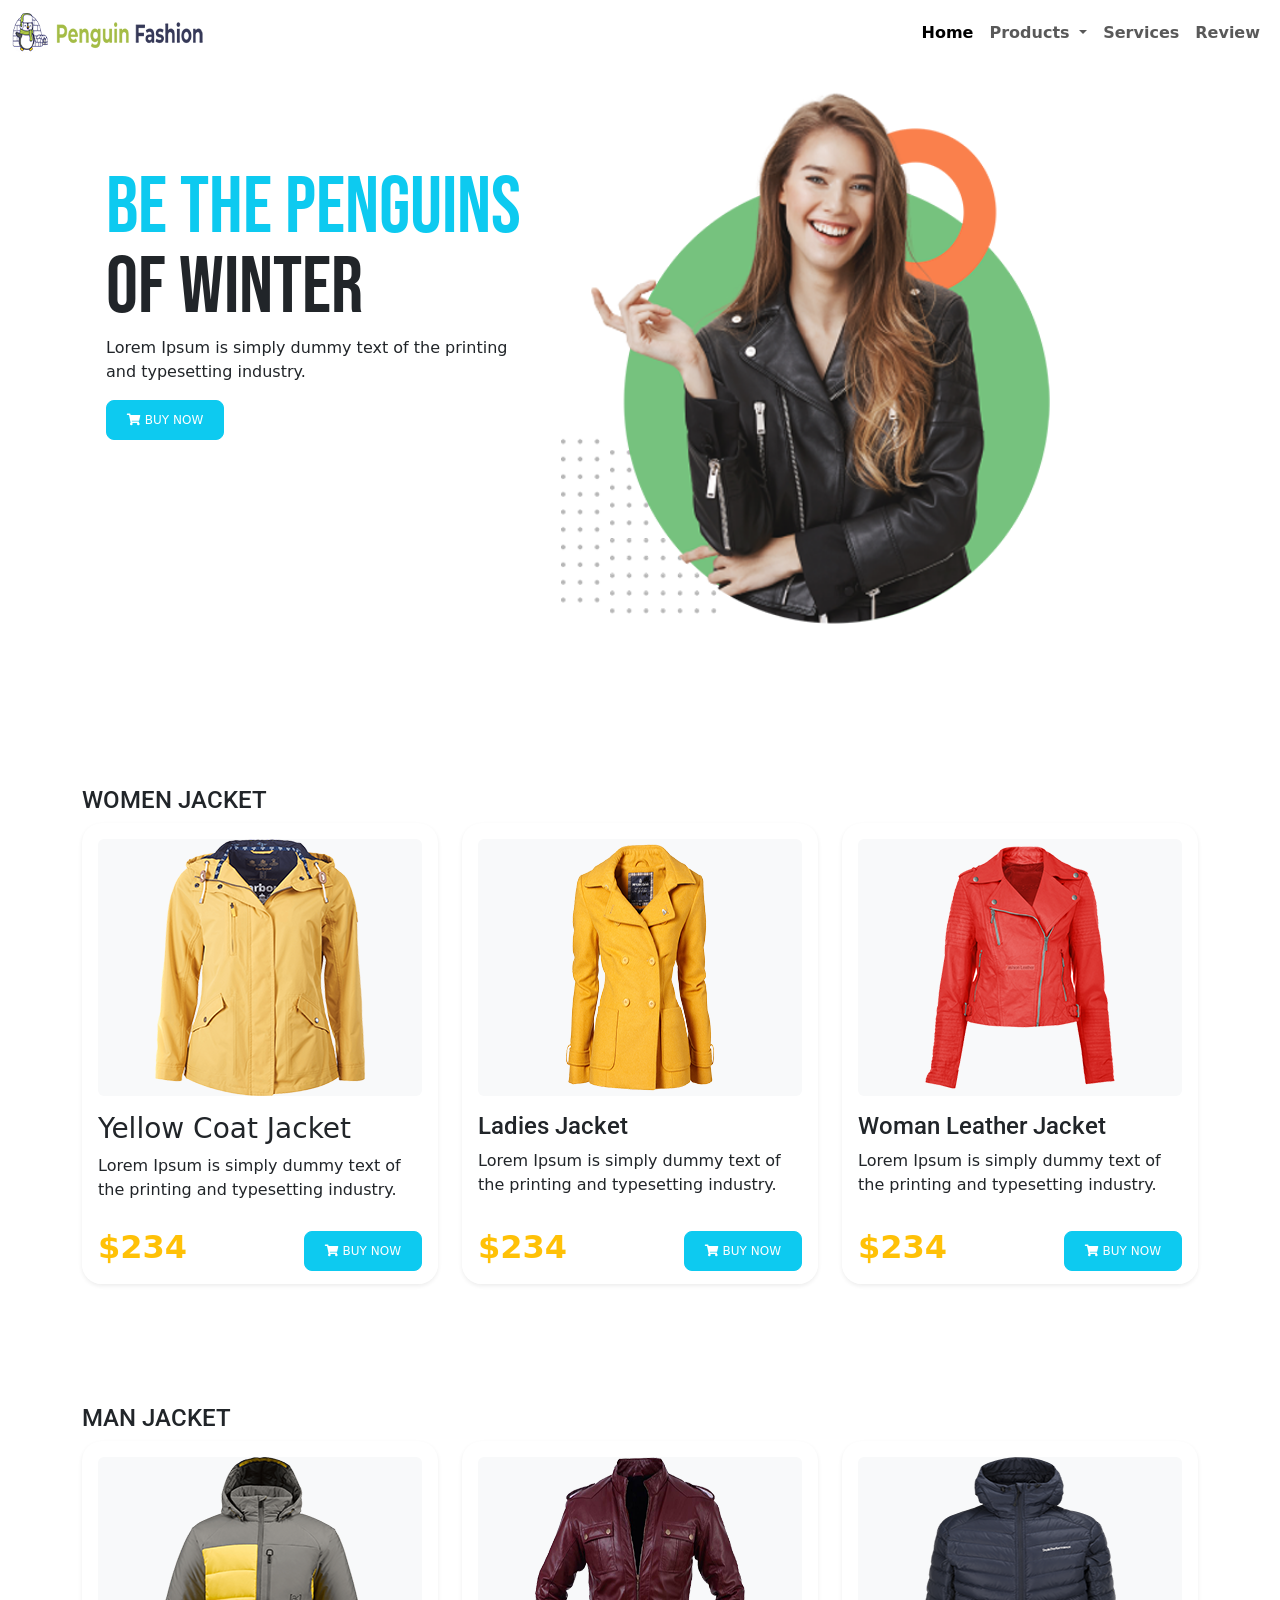
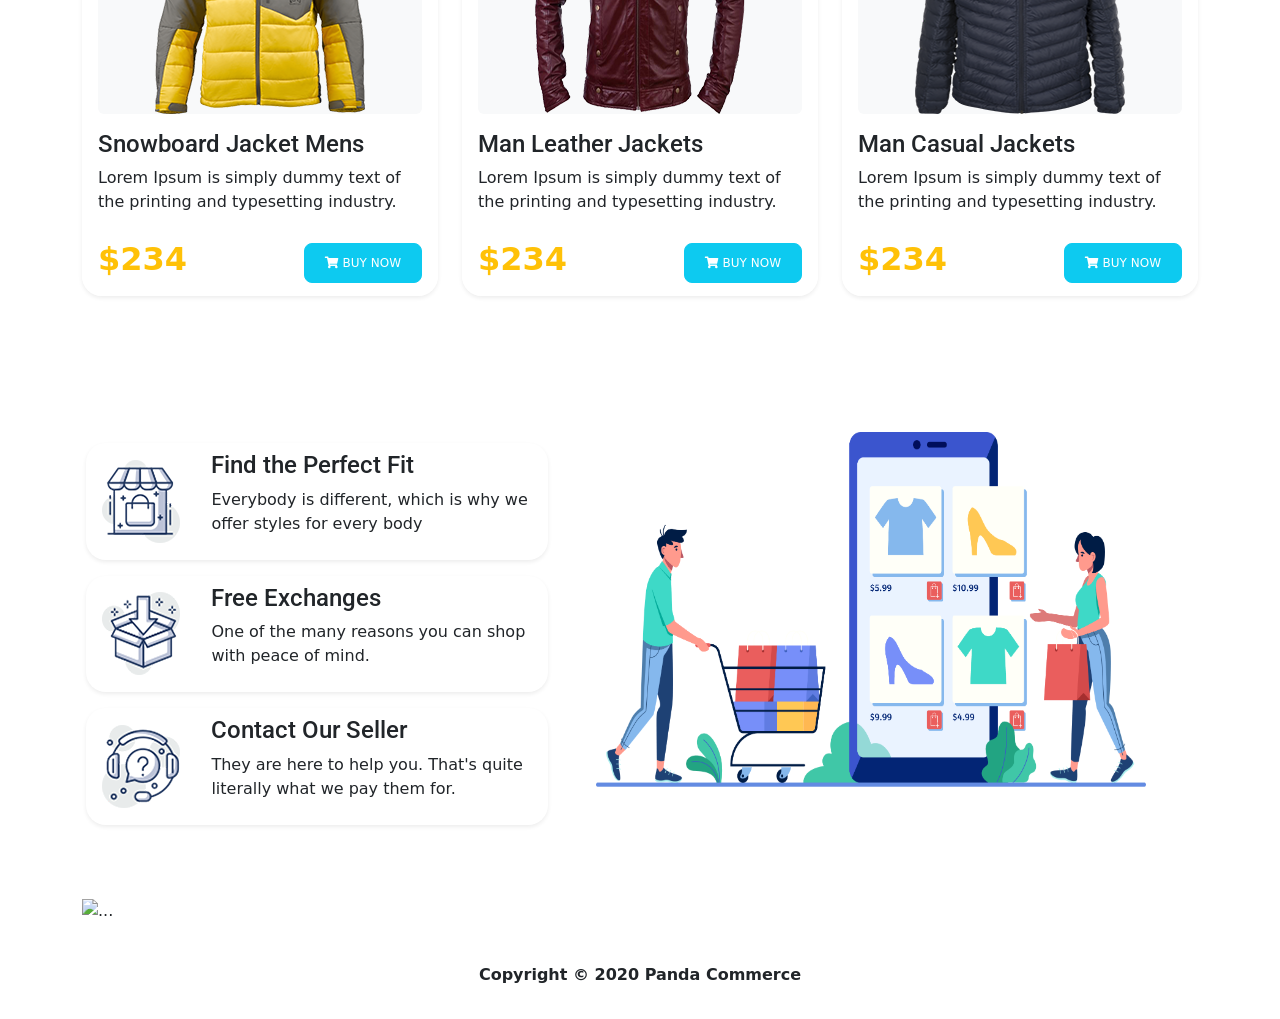
==== index.html @ edde0f0c "carusal added" ====
<!DOCTYPE html>
<html lang="en">

<head>
    <meta charset="UTF-8">
    <meta name="viewport" content="width=device-width, initial-scale=1.0">
    <title>Document</title>

    <!--bootstrap css-->
    <link href="https://cdn.jsdelivr.net/npm/bootstrap@5.0.0-beta1/dist/css/bootstrap.min.css" rel="stylesheet"
        integrity="sha384-giJF6kkoqNQ00vy+HMDP7azOuL0xtbfIcaT9wjKHr8RbDVddVHyTfAAsrekwKmP1" crossorigin="anonymous">
    <!--bootstrap css-->

    <!--for adding font awsome cdn link-->
    <link rel="stylesheet" href="https://cdnjs.cloudflare.com/ajax/libs/font-awesome/5.15.2/css/all.min.css"
        integrity="sha512-HK5fgLBL+xu6dm/Ii3z4xhlSUyZgTT9tuc/hSrtw6uzJOvgRr2a9jyxxT1ely+B+xFAmJKVSTbpM/CuL7qxO8w=="
        crossorigin="anonymous" />
    <!--for adding font awsome cdn link-->

    <link rel="stylesheet" href="style.css">
</head>

<body>
    <!--header section start-->
    <header class="container">

        <!--nav section start-->
        <nav class="navbar navbar-expand-lg navbar-light fixed-top bg-white">
            <div class="container-fluid">
                <a class="navbar-brand" href="#banner">
                    <img src="images/nav-logo.png">
                </a>
                <button class="navbar-toggler" type="button" data-bs-toggle="collapse"
                    data-bs-target="#navbarSupportedContent" aria-controls="navbarSupportedContent"
                    aria-expanded="false" aria-label="Toggle navigation">
                    <span class="navbar-toggler-icon"></span>
                </button>
                <div class="collapse navbar-collapse justify-content-end" id="navbarSupportedContent">
                    <ul class="navbar-nav mb-2 mb-lg-0 fw-bold">
                        <li class="nav-item">
                            <a class="nav-link active" aria-current="page" href="#banner">Home</a>
                        </li>
                        <li class="nav-item dropdown">
                            <a class="nav-link dropdown-toggle" href="#" id="navbarDropdown" role="button" data-bs-toggle="dropdown" aria-expanded="false">
                              Products
                            </a>
                            <ul class="dropdown-menu" aria-labelledby="navbarDropdown">
                              <li><a class="dropdown-item" href="#women-jacket">Women Jacket</a></li>
                              <li><a class="dropdown-item" href="#man-jacket">Man Jacket</a></li>
                            </ul>
                          </li>
                        <li class="nav-item">
                            <a class="nav-link" href="#service">Services</a>
                        </li>
                        <li class="nav-item">
                            <a class="nav-link" href="#review">Review</a>
                        </li>
                    </ul>
                </div>
            </div>
        </nav>
        <!--nav section end-->

        <!--banner section start-->
        <section id="banner" class="p-4 my-5">
            <div class="row">
                <div class="col-lg-5 col-md-12 col-sm-12 my-5 pt-sm-5">
                    <h1 class=" banner-title"><span class="text-info">BE THE PENGUINS</span> <br /> OF WINTER</h1>
                    <P>Lorem Ipsum is simply dummy text of the printing and typesetting industry.</P>
                    <button class="btn btn-info text-white  button-text"><i class="fas fa-shopping-cart text-white"></i>
                        BUY NOW</button>
                </div>
                <div class="col-lg-7 col-md-12 col-sm-12 mt-5">
                    <img class="" src="images/banner.png">
                </div>
            </div>
        </section>
        <!--banner section end-->
    </header>
    <!--header section end-->

    <!--main section start-->
    <main class="container">

        <!--women Jacket section start-->
        <section id="women-jacket" class="women-jacket g-2">
            <h2 class="text-center text-lg-start card-title-text">WOMEN JACKET</h2>
            <div class="row">

                <!--card 1 section start-->
                <div class="col-lg-4 col-md-6 col-sm-12 mb-4">
                    <div class="card bg-white border-0 shadow-sm card-style h-100">
                        <div class="card-body">
                            <div class="card-img-top bg-light rounded d-flex justify-content-center">
                                <img src="images/women-jacket-1.png">
                            </div>
                            <h3 class="card-title-taxt pt-3">Yellow Coat Jacket </h3>
                            <p class="card-text">Lorem Ipsum is simply dummy text of the printing and typesetting
                                industry.</p>
                        </div>
                        <div class="card-footer border-0 card-style bg-white d-flex justify-content-between">
                            <h2 class="price-text text-warning">$234</h2>
                            <div class=" d-flex align-items-center">
                                <button class="btn btn-info text-white  button-text"><i
                                        class="fas fa-shopping-cart text-white"></i> BUY NOW</button>
                            </div>
                        </div>
                    </div>
                </div>
                <!--card 1 section end-->

                <!--card 2 section start-->
                <div class="col-lg-4 col-md-6 col-sm-12 mb-4">
                    <div class="card bg-white border-0 shadow-sm card-style h-100">
                        <div class="card-body">
                            <div class="card-img-top bg-light rounded d-flex justify-content-center">
                                <img src="images/women-jacket-2.png">
                            </div>
                            <h3 class="card-title-text pt-3">Ladies Jacket </h3>
                            <p class="card-text">Lorem Ipsum is simply dummy text of the printing and typesetting
                                industry.</p>
                        </div>
                        <div class="card-footer border-0 card-style bg-white d-flex justify-content-between">
                            <h2 class="price-text text-warning">$234</h2>
                            <div class=" d-flex align-items-center">
                                <button class="btn btn-info text-white  button-text"><i
                                        class="fas fa-shopping-cart text-white"></i> BUY NOW</button>
                            </div>
                        </div>
                    </div>
                </div>
                <!--card 2 section end-->

                <!--card 3 section start-->
                <div class="col-lg-4 col-md-6 col-sm-12 mb-4">
                    <div class="card bg-white border-0 shadow-sm card-style h-100">
                        <div class="card-body">
                            <div class="card-img-top bg-light rounded d-flex justify-content-center">
                                <img src="images/women-jacket-3.png">
                            </div>
                            <h3 class="card-title-text pt-3">Woman Leather Jacket </h3>
                            <p class="card-text">Lorem Ipsum is simply dummy text of the printing and typesetting
                                industry.</p>
                        </div>
                        <div class="card-footer border-0 bg-white card-style d-flex justify-content-between">
                            <h2 class="price-text text-warning">$234</h2>
                            <div class=" d-flex align-items-center">
                                <button class="btn btn-info text-white  button-text"><i
                                        class="fas fa-shopping-cart text-white"></i> BUY NOW</button>
                            </div>
                        </div>
                    </div>
                </div>
                <!--card 3 section end-->

            </div>
        </section>
        <!--women jacket section end-->

        <!--man jacket section start-->
        <section id="man-jacket" class="man-jacket my-5 py-5">
            <h2 class="text-center text-lg-start card-title-text">MAN JACKET</h2>
            <div class="row">

                <!--card 1 section start-->
                <div class="col-lg-4 col-md-6 col-sm-12 mb-4">
                    <div class="card bg-white border-0 shadow-sm card-style h-100">
                        <div class="card-body">
                            <div class="card-img-top bg-light rounded d-flex justify-content-center">
                                <img src="images/man-jacket-1.png">
                            </div>
                            <h3 class="card-title-text pt-3">Snowboard Jacket Mens </h3>
                            <p class="card-text">Lorem Ipsum is simply dummy text of the printing and typesetting
                                industry.</p>
                        </div>
                        <div class="card-footer border-0 bg-white d-flex card-style justify-content-between">
                            <h2 class="price-text text-warning">$234</h2>
                            <div class=" d-flex align-items-center">
                                <button class="btn btn-info text-white  button-text"><i
                                        class="fas fa-shopping-cart text-white"></i> BUY NOW</button>
                            </div>
                        </div>
                    </div>
                </div>
                <!--card 1 section end-->

                <!--card 2 section start-->
                <div class="col-lg-4 col-md-6 col-sm-12 mb-4">
                    <div class="card bg-white border-0 shadow-sm card-style h-100">
                        <div class="card-body">
                            <div class="card-img-top bg-light rounded d-flex justify-content-center">
                                <img src="images/man-jacket-2.png">
                            </div>
                            <h3 class="card-title-text pt-3">Man Leather Jackets</h3>
                            <p class="card-text">Lorem Ipsum is simply dummy text of the printing and typesetting
                                industry.</p>
                        </div>
                        <div class="card-footer border-0 bg-white card-style d-flex justify-content-between">
                            <h2 class="price-text text-warning">$234</h2>
                            <div class=" d-flex align-items-center">
                                <button class="btn btn-info text-white  button-text"><i
                                        class="fas fa-shopping-cart text-white"></i> BUY NOW</button>
                            </div>
                        </div>
                    </div>
                </div>
                <!--card 2 section end-->

                <!--card 3 section start-->
                <div class="col-lg-4 col-md-6 col-sm-12 mb-4">
                    <div class="card bg-white border-0 shadow-sm card-style h-100">
                        <div class="card-body">
                            <div class="card-img-top bg-light rounded d-flex justify-content-center">
                                <img src="images/man-jacket-3.png">
                            </div>
                            <h3 class="card-title-text pt-3">Man Casual Jackets</h3>
                            <p class="card-text">Lorem Ipsum is simply dummy text of the printing and typesetting
                                industry.</p>
                        </div>
                        <div class="card-footer border-0 bg-white card-style d-flex justify-content-between">
                            <h2 class="price-text text-warning">$234</h2>
                            <div class=" d-flex align-items-center">
                                <button class="btn btn-info text-white  button-text"><i
                                        class="fas fa-shopping-cart text-white"></i> BUY NOW</button>
                            </div>
                        </div>
                    </div>
                </div>
            </div>
            <!--CARD 3 section end-->
        </section>
        <!--man jacket section end-->

        <!--service section start-->
        <section id="service" class="service my-5 p-3">
            <div class="row d-flex align-items-center">
                <div class="col-lg-5 col-md-6 col-sm-12 order-2 order-lg-2">
                    <div class="row gy-3">
                        <div class="col-12 shadow-sm card-style p-2">
                            <div class="row d-flex align-items-center justify-content-sm-center">
                                <div class="col-lg-3 col-sm-4 d-flex justify-content-center ">
                                    <img src="images/service-1.png">
                                </div>
                                <div class="col-lg-9 col-sm-12 text-center text-lg-start">
                                    <h2 class="card-title-text">Find the Perfect Fit</h2>
                                    <p>Everybody is different, which is why we offer
                                        styles for every body</p>
                                </div>
                            </div>
                        </div>
                        <div class="col-12 shadow-sm card-style p-2">
                            <div class="row d-flex align-items-center justify-content-sm-center">
                                <div class="col-lg-3 col-sm-4 d-flex justify-content-center">
                                    <img src="images/service-2.png">
                                </div>
                                <div class="col-lg-9 col-sm-12 text-center text-lg-start">
                                    <h2 class="card-title-text">Free Exchanges</h2>
                                    <p>One of the many reasons you can shop with peace
                                        of mind.</p>
                                </div>
                            </div>
                        </div>
                        <div class="col-12 shadow-sm card-style p-2">
                            <div class="row d-flex align-items-center justify-content-sm-center">
                                <div class="col-lg-3 col-sm-4 d-flex justify-content-center">
                                    <img src="images/service-3.png">
                                </div>
                                <div class="col-lg-9 col-sm-12 text-center text-lg-start">
                                    <h2 class=" card-title-text">Contact Our Seller</h2>
                                    <p>They are here to help you. That's quite
                                        literally what we pay them for.</p>
                                </div>
                            </div>
                        </div>
                    </div>
                </div>
                <div class="col-lg-7 col-md-6 col-sm-12 order-1 order-lg-2 mb-5 px-5">
                    <img class="service-right-img img-fluid" src="images/service-4.png">
                </div>
            </div>
        </section>
        <!--service section end-->

        <!--review section start-->
        <section id="review">
            <div id="carouselExampleControls" class="carousel slide" data-bs-ride="carousel">
                <div class="carousel-inner">
                  <div class="carousel-item active">
                    <img src="..." class="d-block w-100" alt="...">
                  </div>
                  <div class="carousel-item">
                    <img src="..." class="d-block w-100" alt="...">
                  </div>
                  <div class="carousel-item">
                    <img src="..." class="d-block w-100" alt="...">
                  </div>
                </div>
                <a class="carousel-control-prev" href="#carouselExampleControls" role="button" data-bs-slide="prev">
                  <span class="carousel-control-prev-icon" aria-hidden="true"></span>
                  <span class="visually-hidden">Previous</span>
                </a>
                <a class="carousel-control-next" href="#carouselExampleControls" role="button" data-bs-slide="next">
                  <span class="carousel-control-next-icon" aria-hidden="true"></span>
                  <span class="visually-hidden">Next</span>
                </a>
              </div>
        </section>
        <!--review section end-->

    </main>
    <!--header section end-->

    <!--footer section start-->
    <footer>
        <p class="text-center text-dark mt-4 py-3 fw-bold">Copyright &copy; 2020 Panda Commerce</p>
    </footer>
    <!--footer section end-->

    <!--bootstrap js part-->
    <script src="https://cdn.jsdelivr.net/npm/bootstrap@5.0.0-beta1/dist/js/bootstrap.bundle.min.js"
        integrity="sha384-ygbV9kiqUc6oa4msXn9868pTtWMgiQaeYH7/t7LECLbyPA2x65Kgf80OJFdroafW"
        crossorigin="anonymous"></script>
    <!--bootstrap js part-->
</body>

</html>
---- style.css ----
/*addign google fonts */
@import url('https://fonts.googleapis.com/css2?family=Bebas+Neue&display=swap');
@import url('https://fonts.googleapis.com/css2?family=Roboto:wght@300;400;500&display=swap');
/*adding google fonts */

/* setting navbar log height and width */
.navbar img {
    width: 192px;
    height: 40px;
}

/*setting banner title font size */
.banner-title {
    font-family: 'Bebas Neue', cursive;
    font-size: 80px;
    line-height: 80px;
}

/* setting banner image positon */
#banner img{
    margin-top:-130px;
    width: 80%;
}

/*setting card border-radius*/
.card-style {
    border-radius: 20px !important;
}

/*setting card title font properties */
.card-title-text {
    font-size: 24px;
    font-family: 'Roboto', sans-serif;
}

/*setting button design */
.button-text {
    font-size: 12px;
    padding: 10px 20px;
    border-radius: 8px;
}

/* setting price text properties */
.price-text {
    font-weight: 36px;
    font-weight: 900;
    line-height: 42px;
}

/*setting service card image height and width */
.service-right-img {
    width: 600px;
    height: 355px;
}
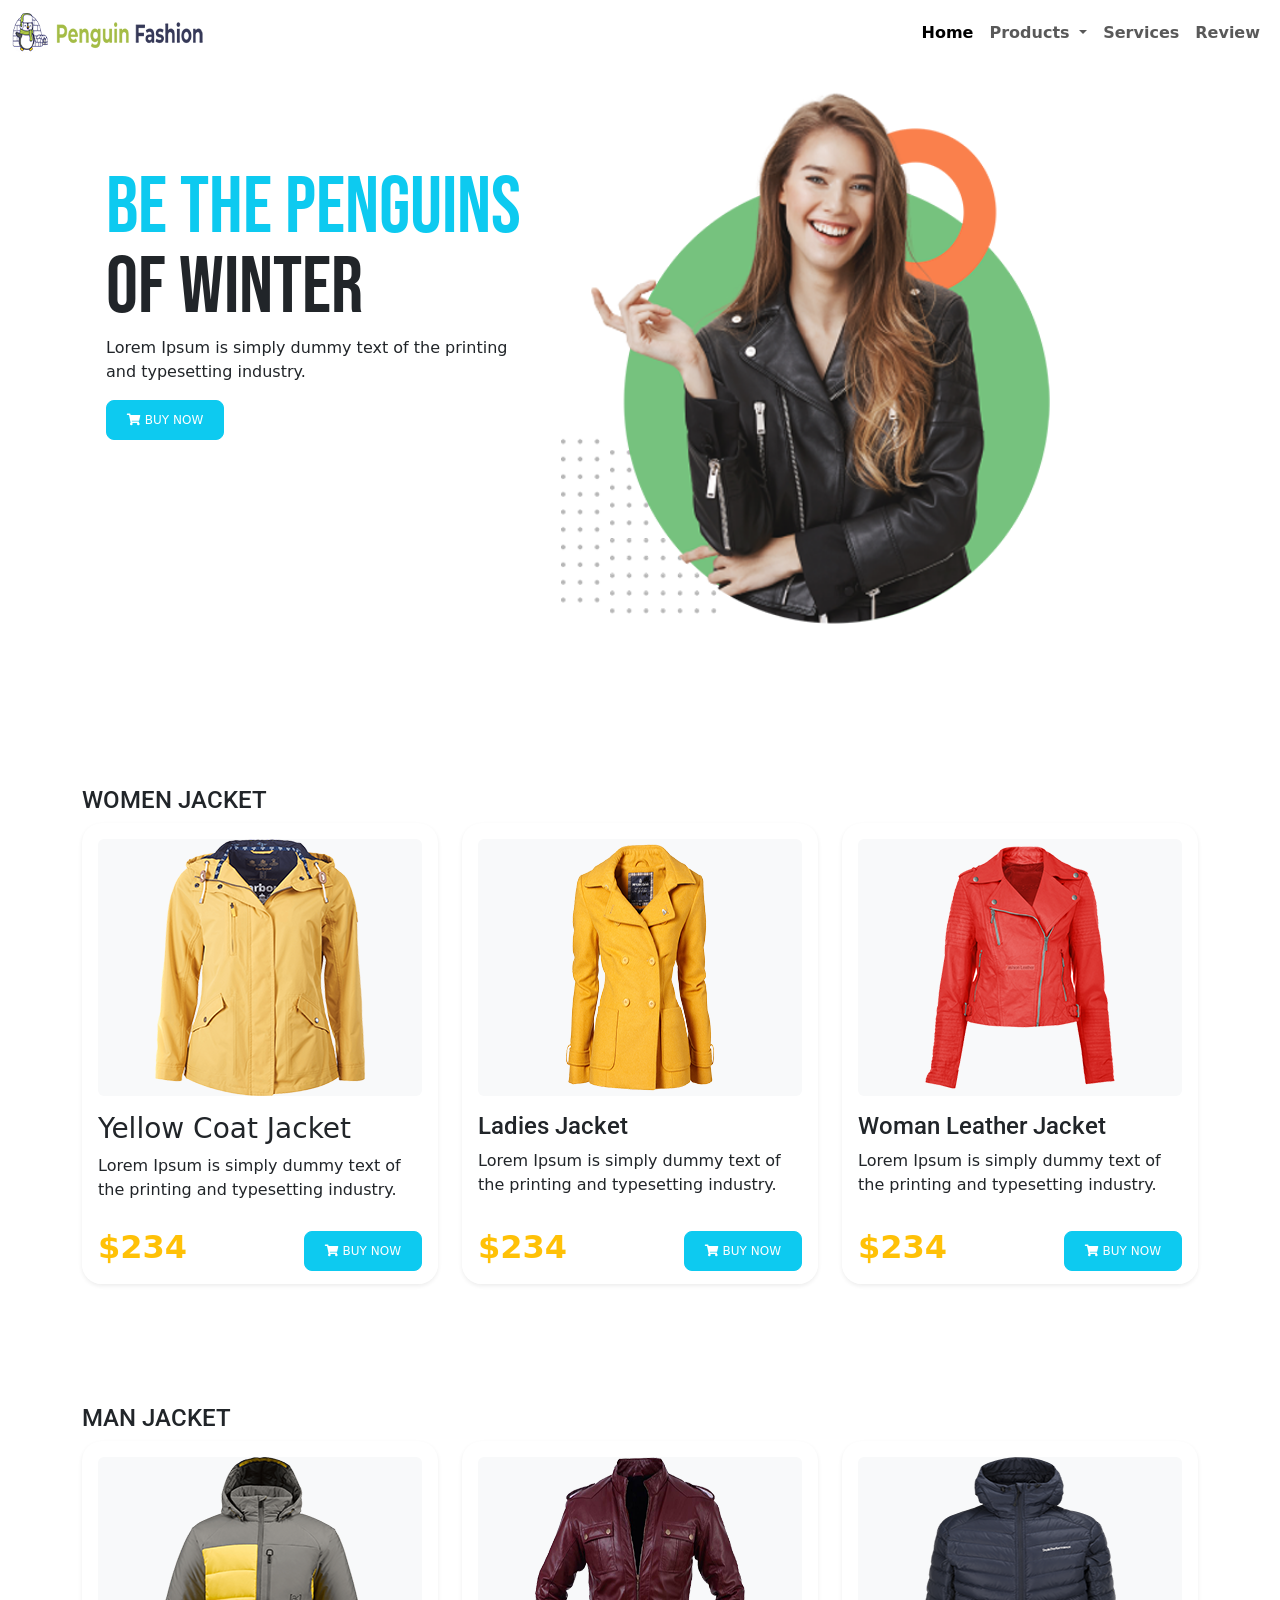
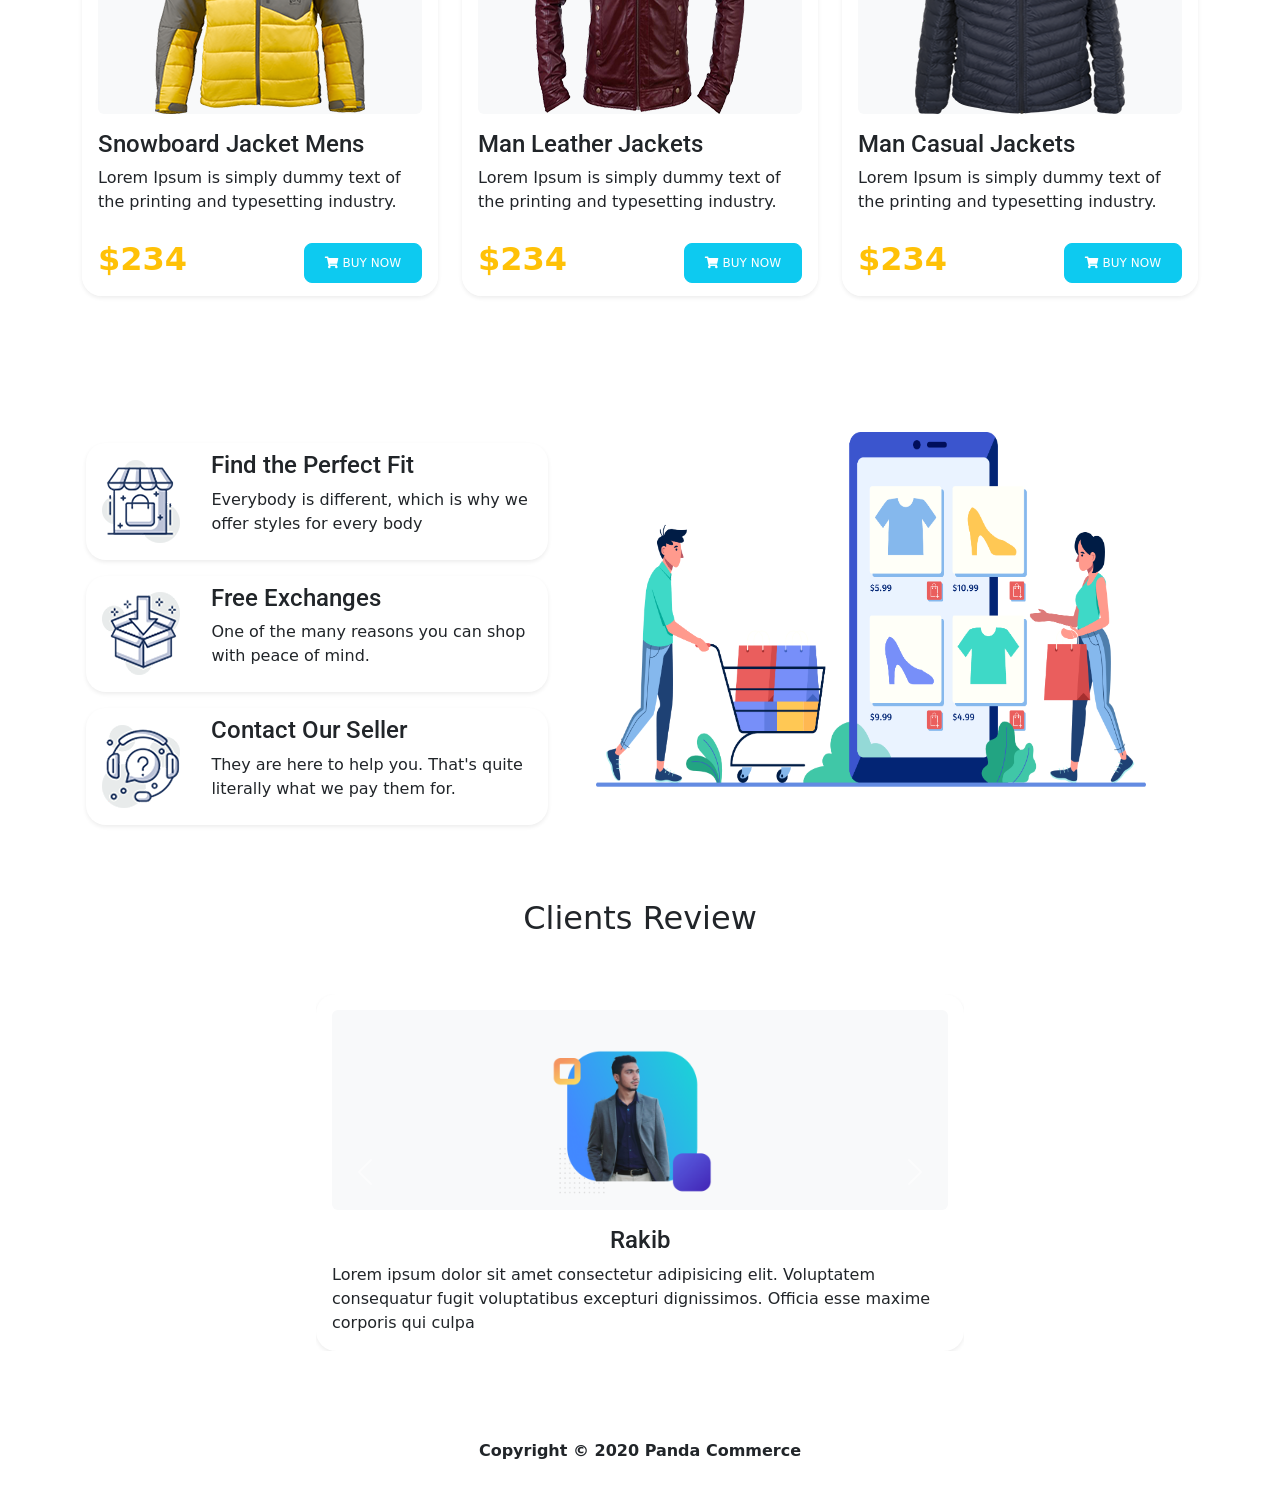
==== commit e562c898: "add new" ====
--- a/index.html
+++ b/index.html
@@ -282,28 +282,63 @@
         <!--service section end-->
 
         <!--review section start-->
-        <section id="review">
-            <div id="carouselExampleControls" class="carousel slide" data-bs-ride="carousel">
-                <div class="carousel-inner">
-                  <div class="carousel-item active">
-                    <img src="..." class="d-block w-100" alt="...">
+        <section id="review" class="review">
+            <h2 class="text-center">Clients Review</h2>
+            <div class="col-sm-12 col-md-10 col-lg-8 p-5 mx-auto">
+                <div id="carouselExampleControls" class="carousel slide" data-bs-ride="carousel">
+                    <div class="carousel-inner">
+                      <div class="carousel-item active">
+                        <div class="col-12">
+                            <div class="card bg-white border-0 shadow-sm card-style h-100">
+                                <div class="card-body">
+                                    <div class="card-img-top bg-light rounded d-flex justify-content-center">
+                                        <img src="images/client-1.png">
+                                    </div>
+                                    <h3 class="card-title-text pt-3 text-center">Rakib</h3>
+                                    <p class="card-text">Lorem ipsum dolor sit amet consectetur adipisicing elit. Voluptatem consequatur fugit voluptatibus excepturi dignissimos. Officia esse maxime corporis qui culpa</p>
+                                </div>
+                            </div>
+                        </div>
+                      </div>
+                      <div class="carousel-item">
+                        <div class="col-12">
+                            <div class="card bg-white border-0 shadow-sm card-style h-100">
+                                <div class="card-body">
+                                    <div class="card-img-top bg-light rounded d-flex justify-content-center">
+                                        <img src="images/client-2.png">
+                                    </div>
+                                    <h3 class="card-title-text pt-3 text-center">Mr John</h3>
+                                    <p class="card-text">Lorem Ipsum is simply dummy text of the printing and typesetting
+                                        industry. Lorem ipsum dolor sit amet.</p>
+                                </div>
+                            </div>
+                        </div>
+                      </div>
+                      <div class="carousel-item">
+                        <div class="col-12">
+                            <div class="card bg-white border-0 shadow-sm card-style h-100">
+                                <div class="card-body">
+                                    <div class="card-img-top bg-light rounded d-flex justify-content-center">
+                                        <img src="images/client-3.png">
+                                    </div>
+                                    <h3 class="card-title-text pt-3 text-center">Abishek Sharma</h3>
+                                    <p class="card-text">Lorem Ipsum is simply dummy text of the printing and typesetting
+                                        industry. Lorem ipsum dolor, sit amet consectetur adipisicing elit. Placeat, corporis.</p>
+                                </div>
+                            </div>
+                        </div>
+                      </div>
+                    </div>
+                    <a class="carousel-control-prev" href="#carouselExampleControls" role="button" data-bs-slide="prev">
+                      <span class="carousel-control-prev-icon" aria-hidden="true"></span>
+                      <span class="visually-hidden">Previous</span>
+                    </a>
+                    <a class="carousel-control-next" href="#carouselExampleControls" role="button" data-bs-slide="next">
+                      <span class="carousel-control-next-icon" aria-hidden="true"></span>
+                      <span class="visually-hidden">Next</span>
+                    </a>
                   </div>
-                  <div class="carousel-item">
-                    <img src="..." class="d-block w-100" alt="...">
-                  </div>
-                  <div class="carousel-item">
-                    <img src="..." class="d-block w-100" alt="...">
-                  </div>
-                </div>
-                <a class="carousel-control-prev" href="#carouselExampleControls" role="button" data-bs-slide="prev">
-                  <span class="carousel-control-prev-icon" aria-hidden="true"></span>
-                  <span class="visually-hidden">Previous</span>
-                </a>
-                <a class="carousel-control-next" href="#carouselExampleControls" role="button" data-bs-slide="next">
-                  <span class="carousel-control-next-icon" aria-hidden="true"></span>
-                  <span class="visually-hidden">Next</span>
-                </a>
-              </div>
+            </div> 
         </section>
         <!--review section end-->
 
--- a/style.css
+++ b/style.css
@@ -52,3 +52,8 @@
     width: 600px;
     height: 355px;
 }
+
+/*setting clients images height and width*/
+.review img {
+    height: 200px;
+}
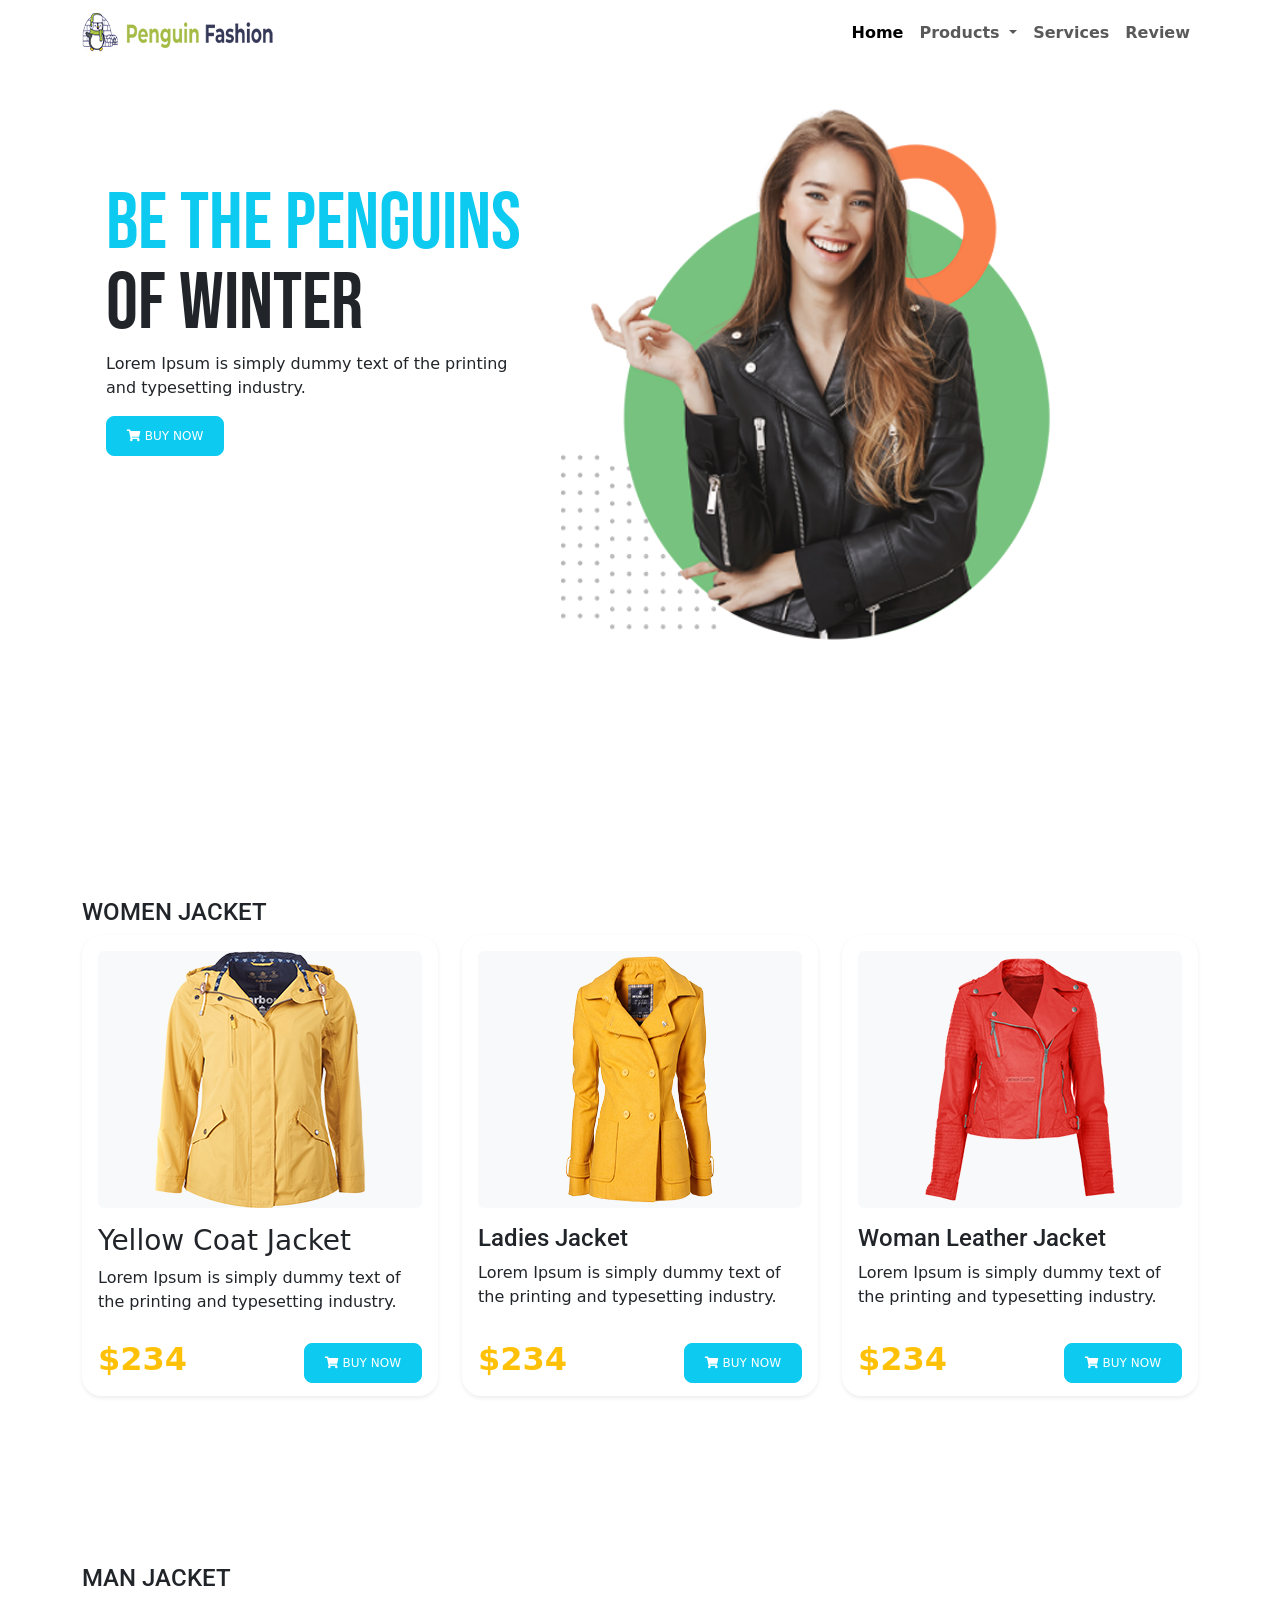
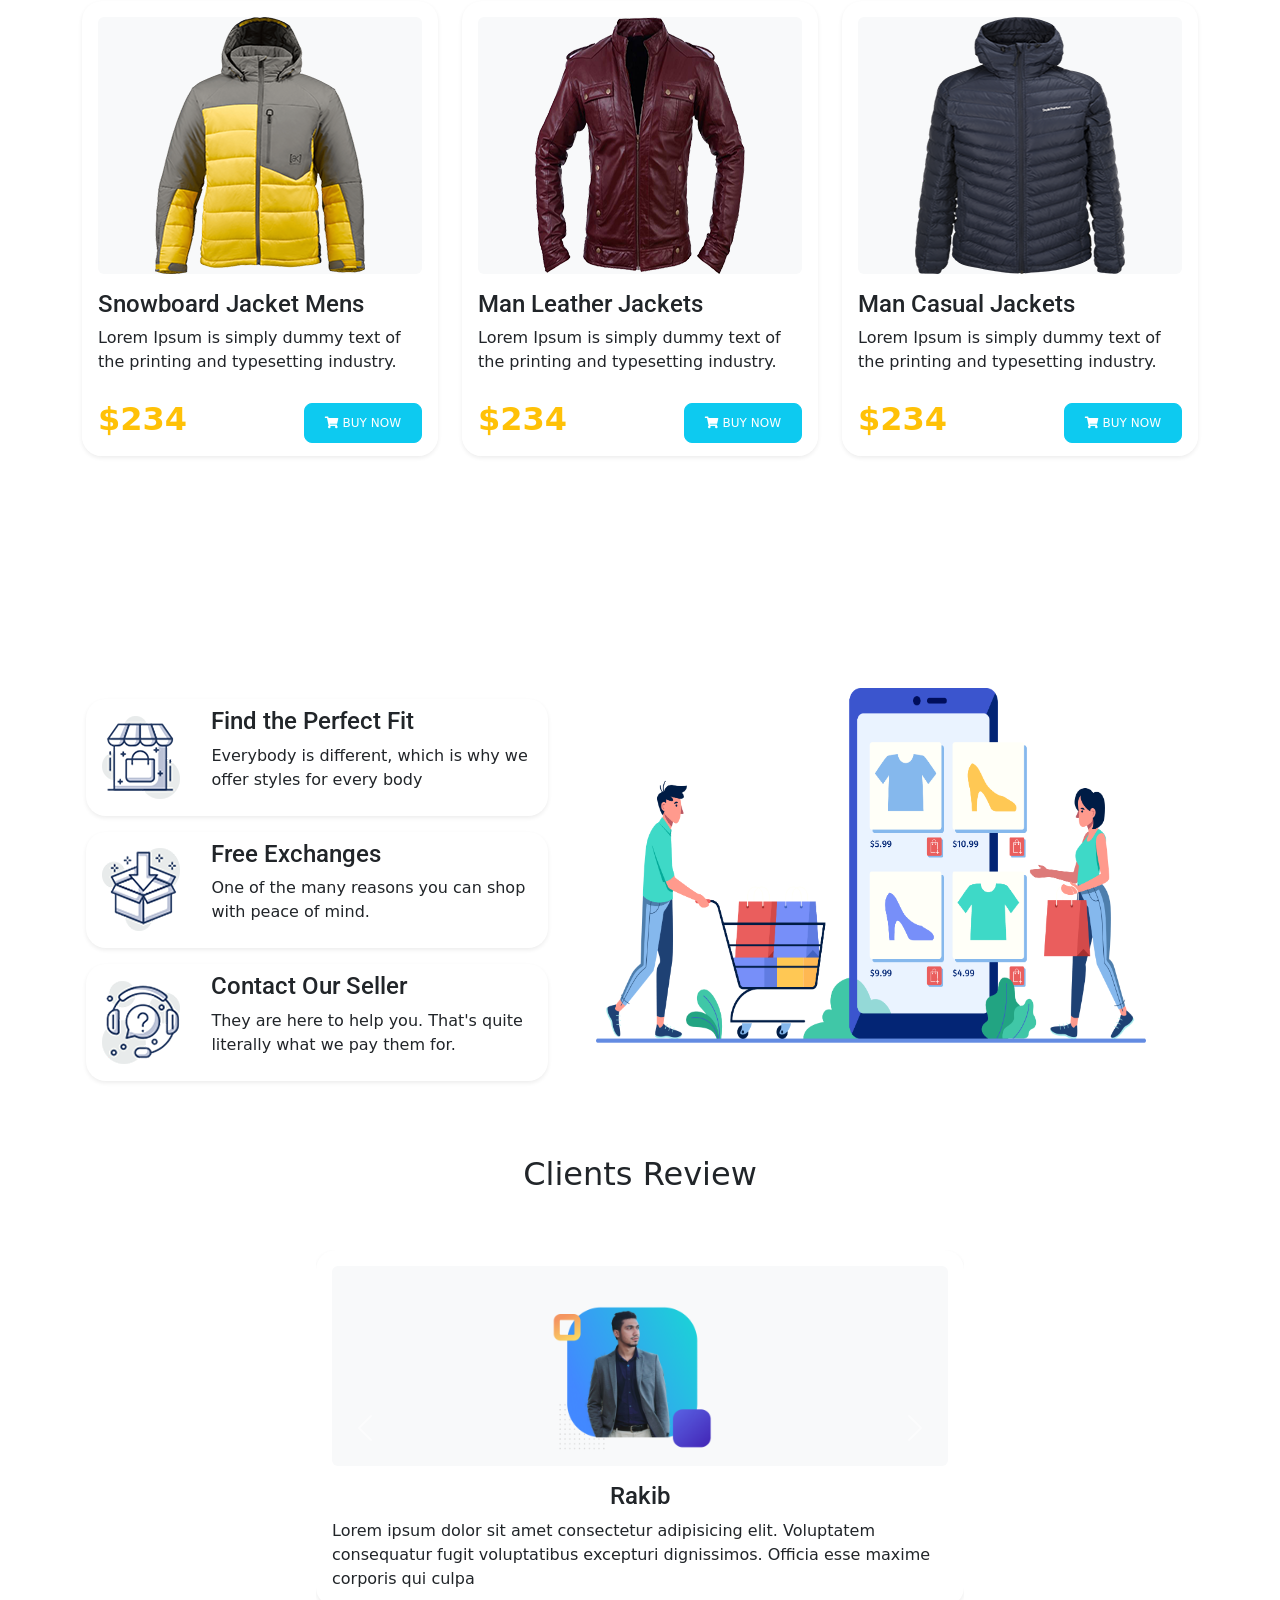
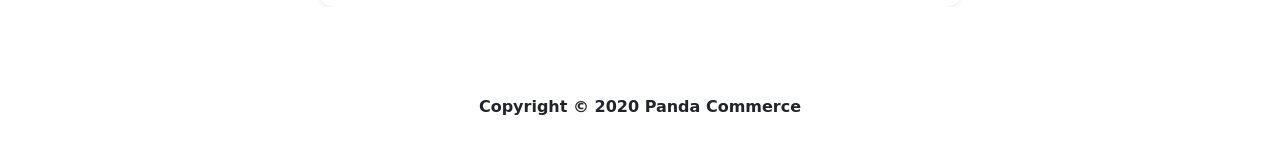
==== commit ffa5da91: "new commit" ====
--- a/index.html
+++ b/index.html
@@ -25,7 +25,7 @@
     <header class="container">
 
         <!--nav section start-->
-        <nav class="navbar navbar-expand-lg navbar-light fixed-top bg-white">
+        <nav class="container navbar navbar-expand-lg navbar-light fixed-top bg-white">
             <div class="container-fluid">
                 <a class="navbar-brand" href="#banner">
                     <img src="images/nav-logo.png">
@@ -63,7 +63,7 @@
 
         <!--banner section start-->
         <section id="banner" class="p-4 my-5">
-            <div class="row">
+            <div class="row pt-3">
                 <div class="col-lg-5 col-md-12 col-sm-12 my-5 pt-sm-5">
                     <h1 class=" banner-title"><span class="text-info">BE THE PENGUINS</span> <br /> OF WINTER</h1>
                     <P>Lorem Ipsum is simply dummy text of the printing and typesetting industry.</P>
@@ -83,8 +83,8 @@
     <main class="container">
 
         <!--women Jacket section start-->
-        <section id="women-jacket" class="women-jacket g-2">
-            <h2 class="text-center text-lg-start card-title-text">WOMEN JACKET</h2>
+        <section id="women-jacket" class="women-jacket g-2 mt-5 pt-5">
+            <h2 class="text-center text-lg-start card-title-text mt-5">WOMEN JACKET</h2>
             <div class="row">
 
                 <!--card 1 section start-->
@@ -159,7 +159,7 @@
 
         <!--man jacket section start-->
         <section id="man-jacket" class="man-jacket my-5 py-5">
-            <h2 class="text-center text-lg-start card-title-text">MAN JACKET</h2>
+            <h2 class="text-center text-lg-start card-title-text mt-5">MAN JACKET</h2>
             <div class="row">
 
                 <!--card 1 section start-->
@@ -233,7 +233,7 @@
 
         <!--service section start-->
         <section id="service" class="service my-5 p-3">
-            <div class="row d-flex align-items-center">
+            <div class="row d-flex align-items-center mt-5 pt-5">
                 <div class="col-lg-5 col-md-6 col-sm-12 order-2 order-lg-2">
                     <div class="row gy-3">
                         <div class="col-12 shadow-sm card-style p-2">
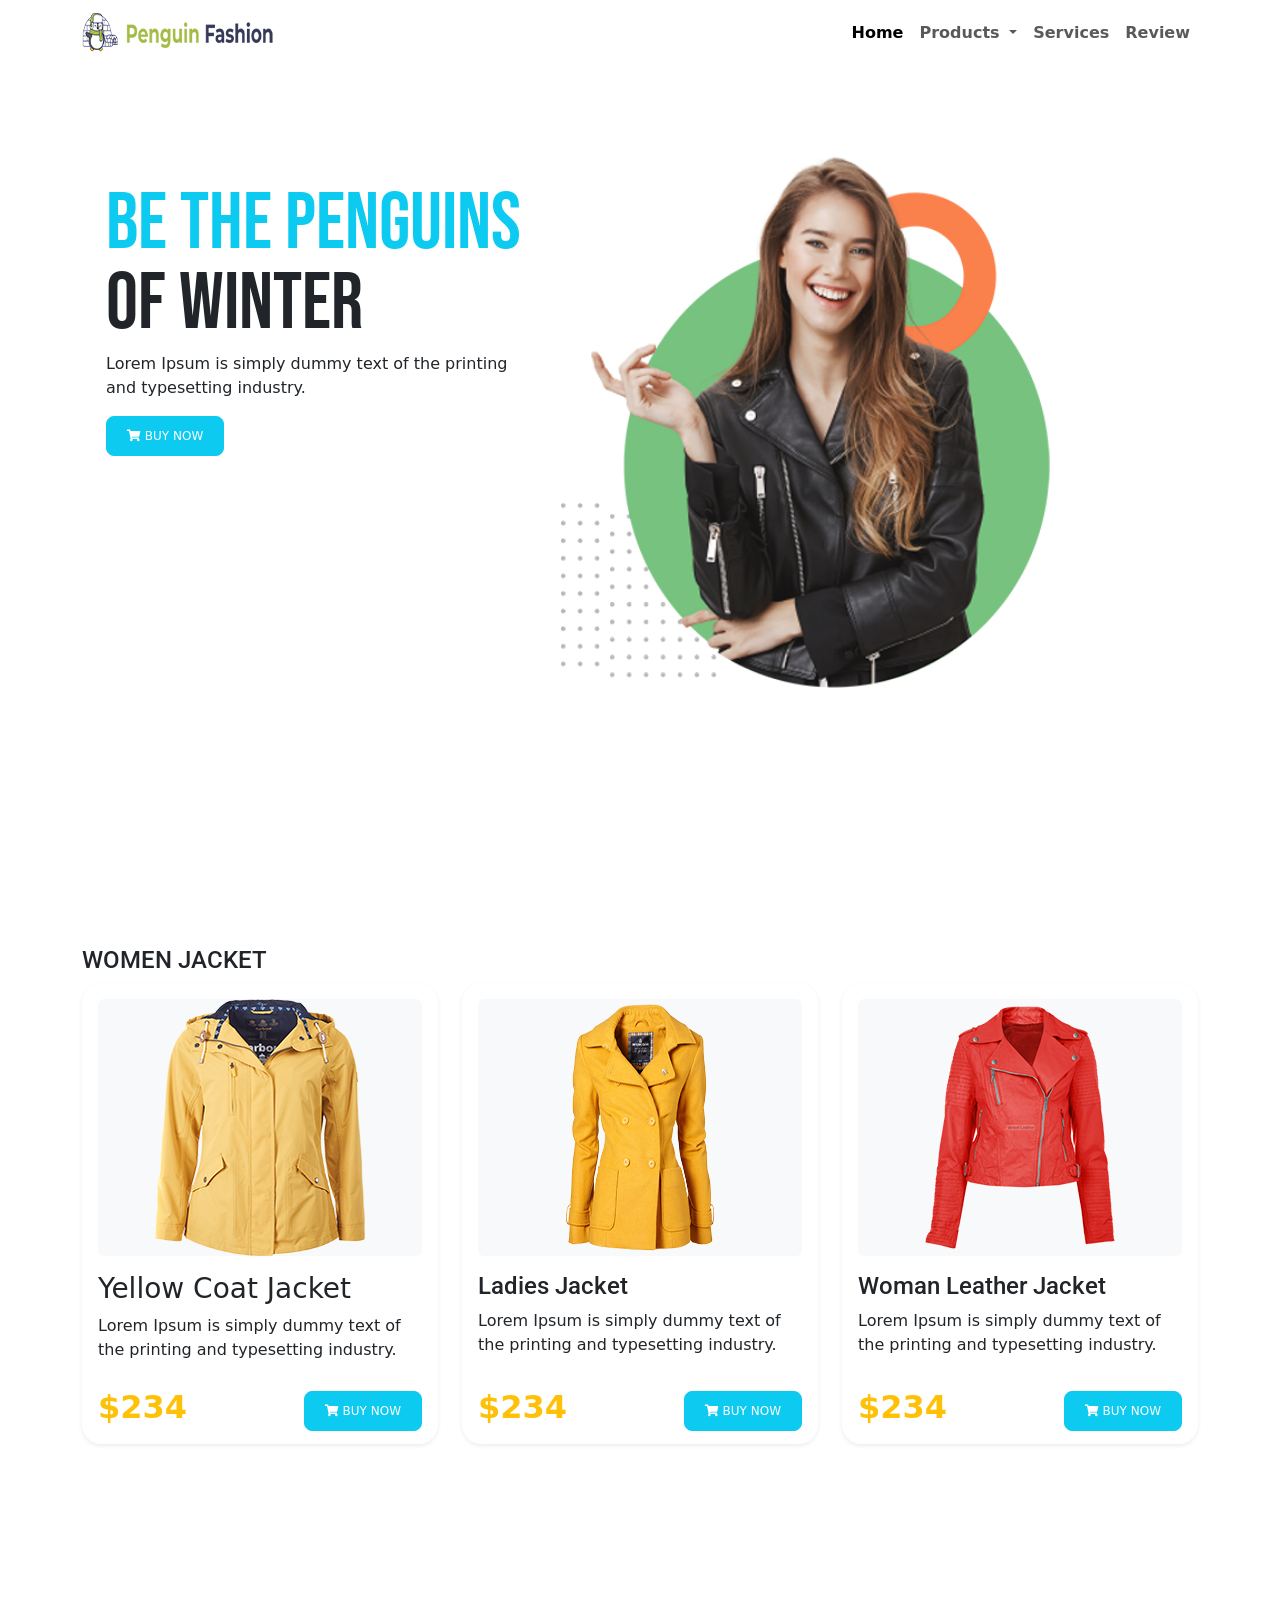
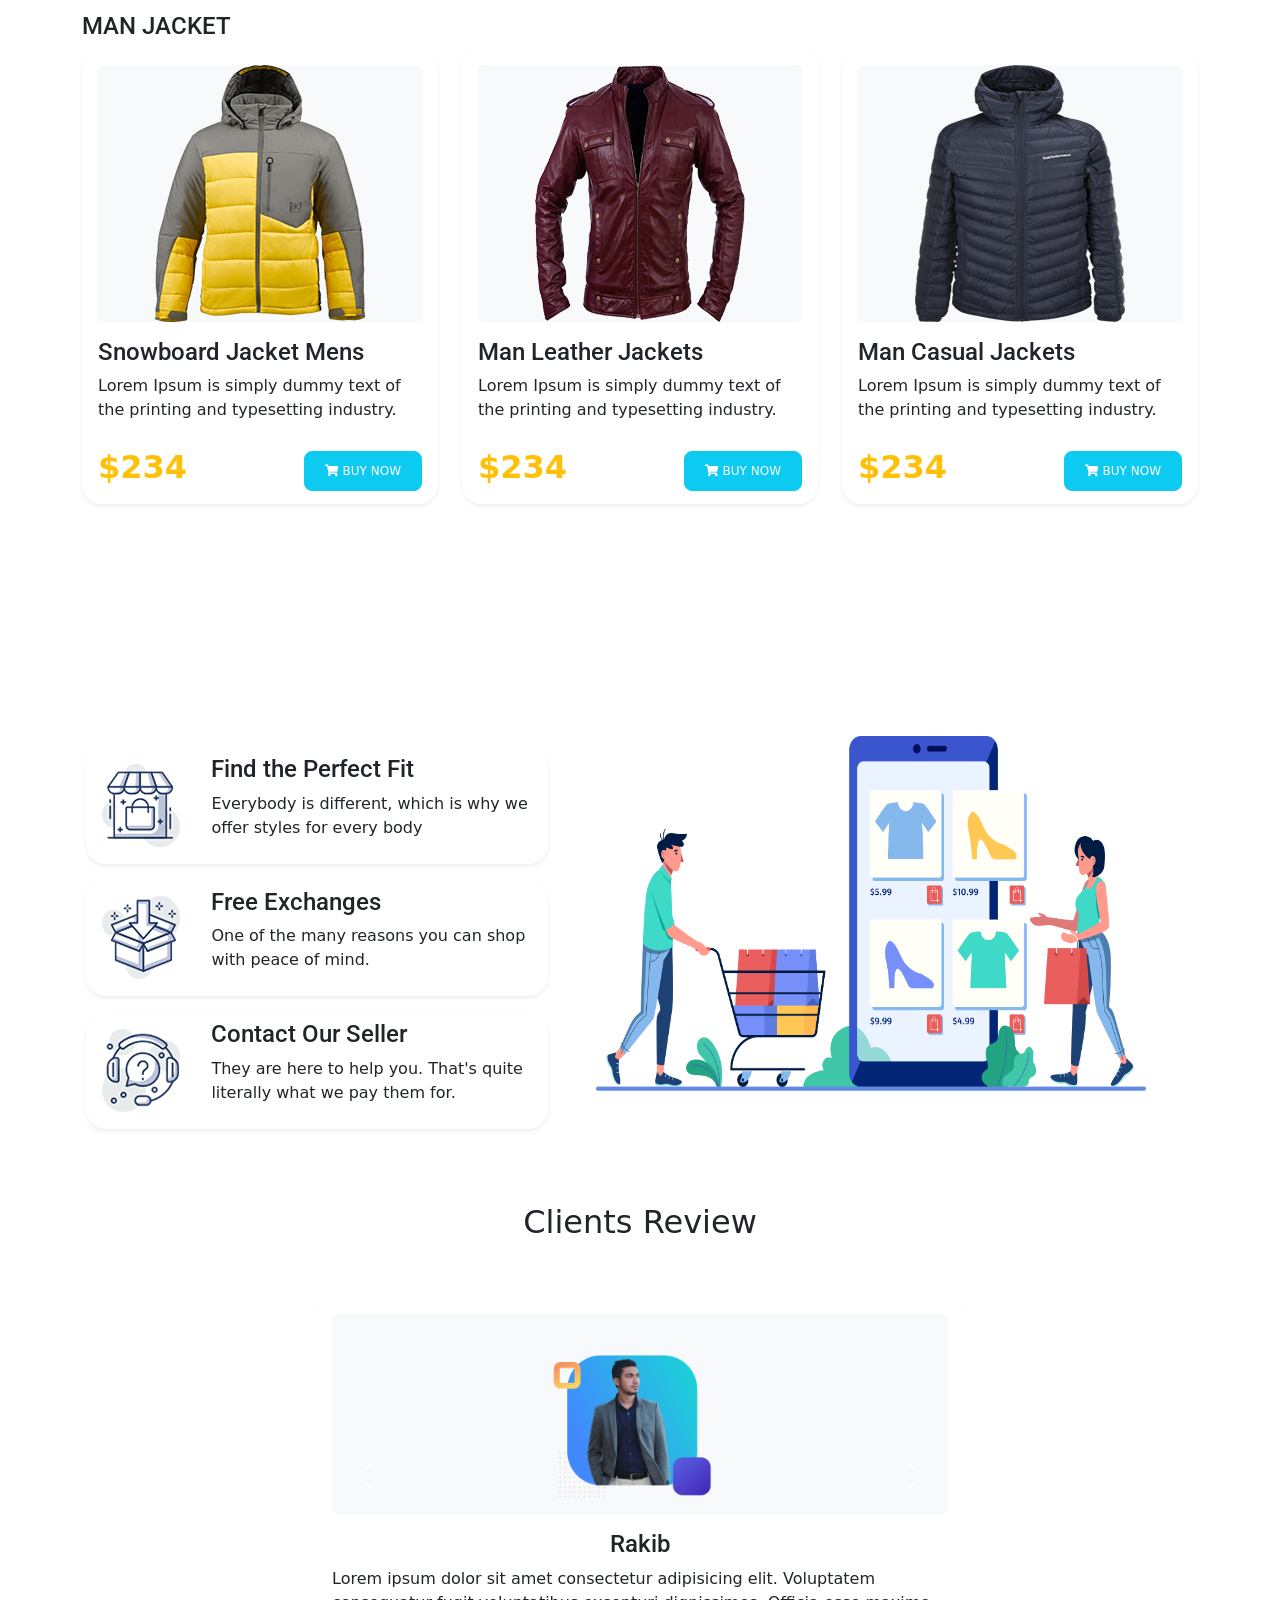
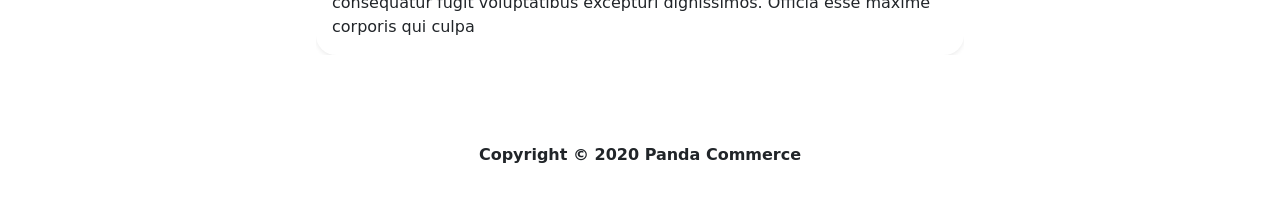
==== commit 5bed5720: "new commit added" ====
--- a/index.html
+++ b/index.html
@@ -64,14 +64,14 @@
         <!--banner section start-->
         <section id="banner" class="p-4 my-5">
             <div class="row pt-3">
-                <div class="col-lg-5 col-md-12 col-sm-12 my-5 pt-sm-5">
+                <div class="col-lg-5 col-md-6 col-sm-12 my-5 pt-sm-5">
                     <h1 class=" banner-title"><span class="text-info">BE THE PENGUINS</span> <br /> OF WINTER</h1>
                     <P>Lorem Ipsum is simply dummy text of the printing and typesetting industry.</P>
                     <button class="btn btn-info text-white  button-text"><i class="fas fa-shopping-cart text-white"></i>
                         BUY NOW</button>
                 </div>
-                <div class="col-lg-7 col-md-12 col-sm-12 mt-5">
-                    <img class="" src="images/banner.png">
+                <div class="col-lg-7 col-md-6 col-sm-12 mt-5 pt-5">
+                    <img class="img-fluid" src="images/banner.png">
                 </div>
             </div>
         </section>
@@ -234,7 +234,7 @@
         <!--service section start-->
         <section id="service" class="service my-5 p-3">
             <div class="row d-flex align-items-center mt-5 pt-5">
-                <div class="col-lg-5 col-md-6 col-sm-12 order-2 order-lg-2">
+                <div class="col-lg-5 col-md-12 col-sm-12 order-2 order-lg-2">
                     <div class="row gy-3">
                         <div class="col-12 shadow-sm card-style p-2">
                             <div class="row d-flex align-items-center justify-content-sm-center">
@@ -274,7 +274,7 @@
                         </div>
                     </div>
                 </div>
-                <div class="col-lg-7 col-md-6 col-sm-12 order-1 order-lg-2 mb-5 px-5">
+                <div class="col-lg-7 col-md-12 col-sm-12 order-1 order-lg-2 mb-5 px-5">
                     <img class="service-right-img img-fluid" src="images/service-4.png">
                 </div>
             </div>
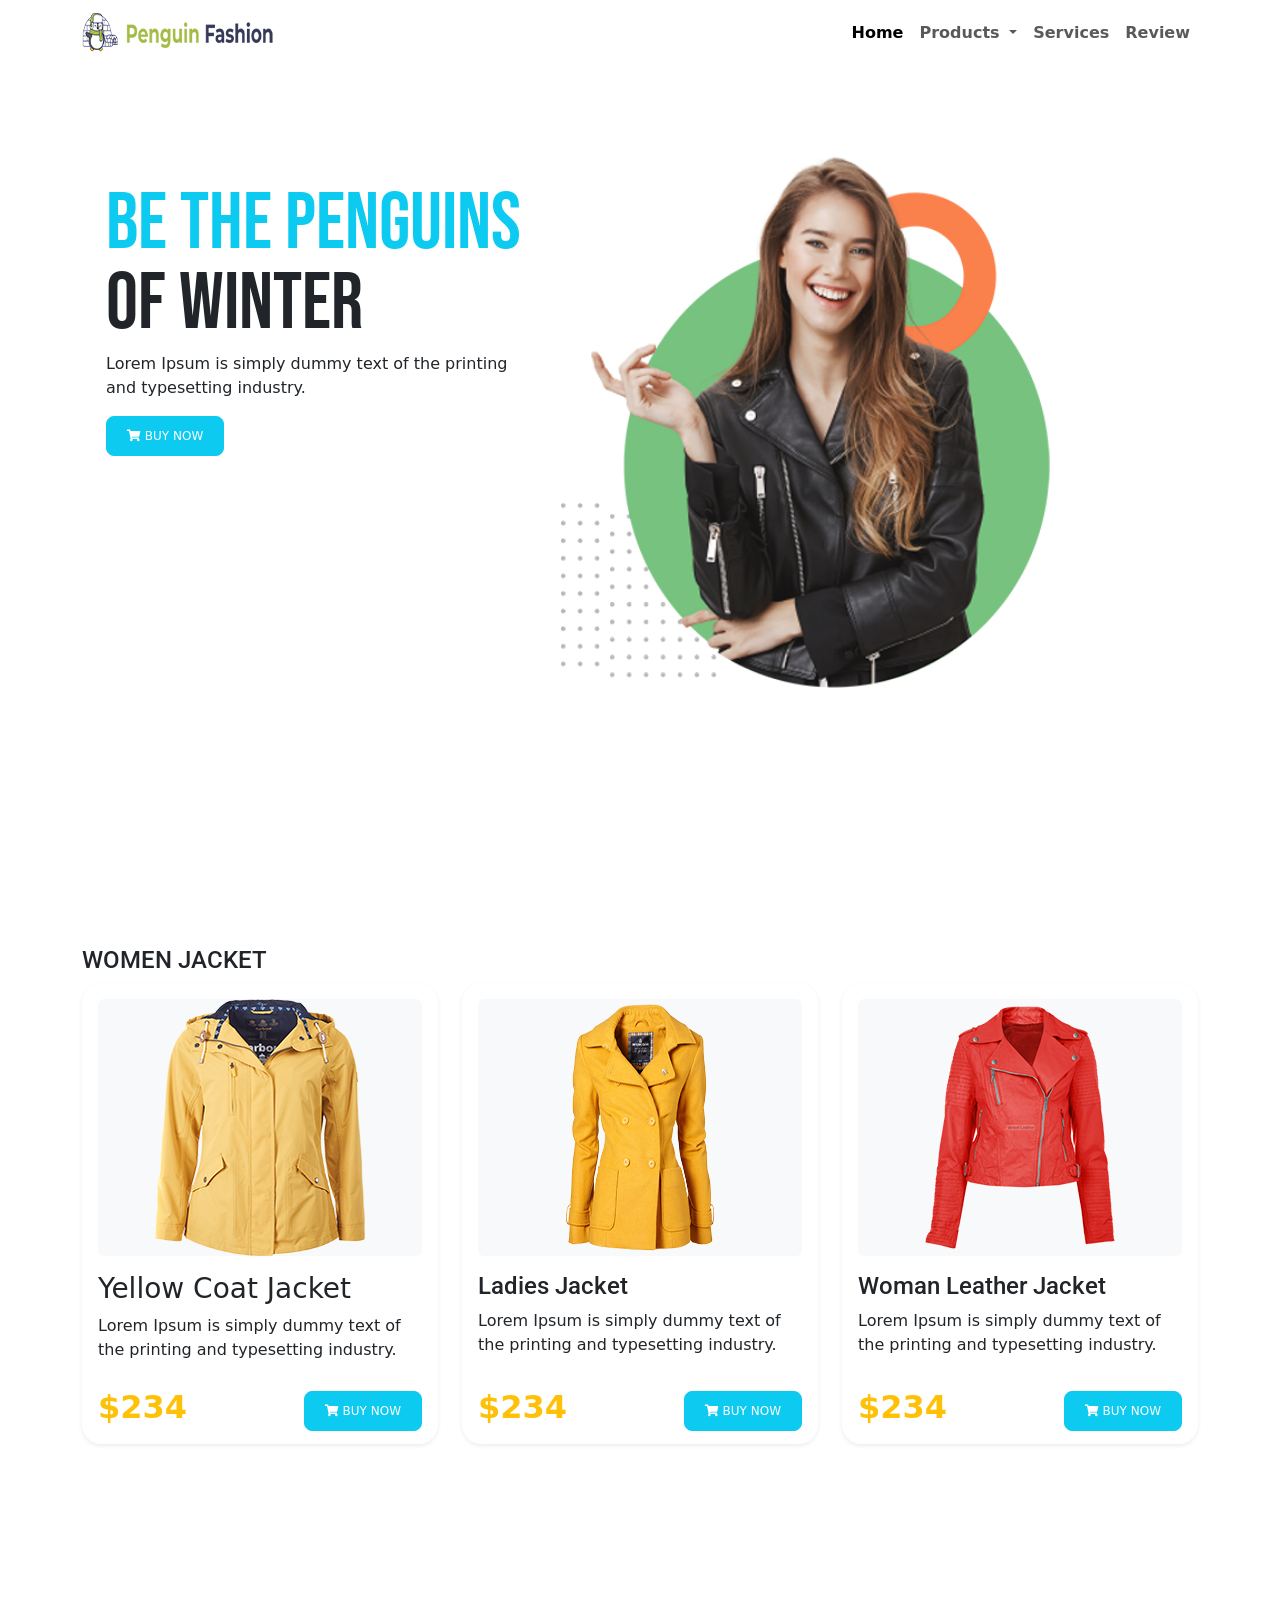
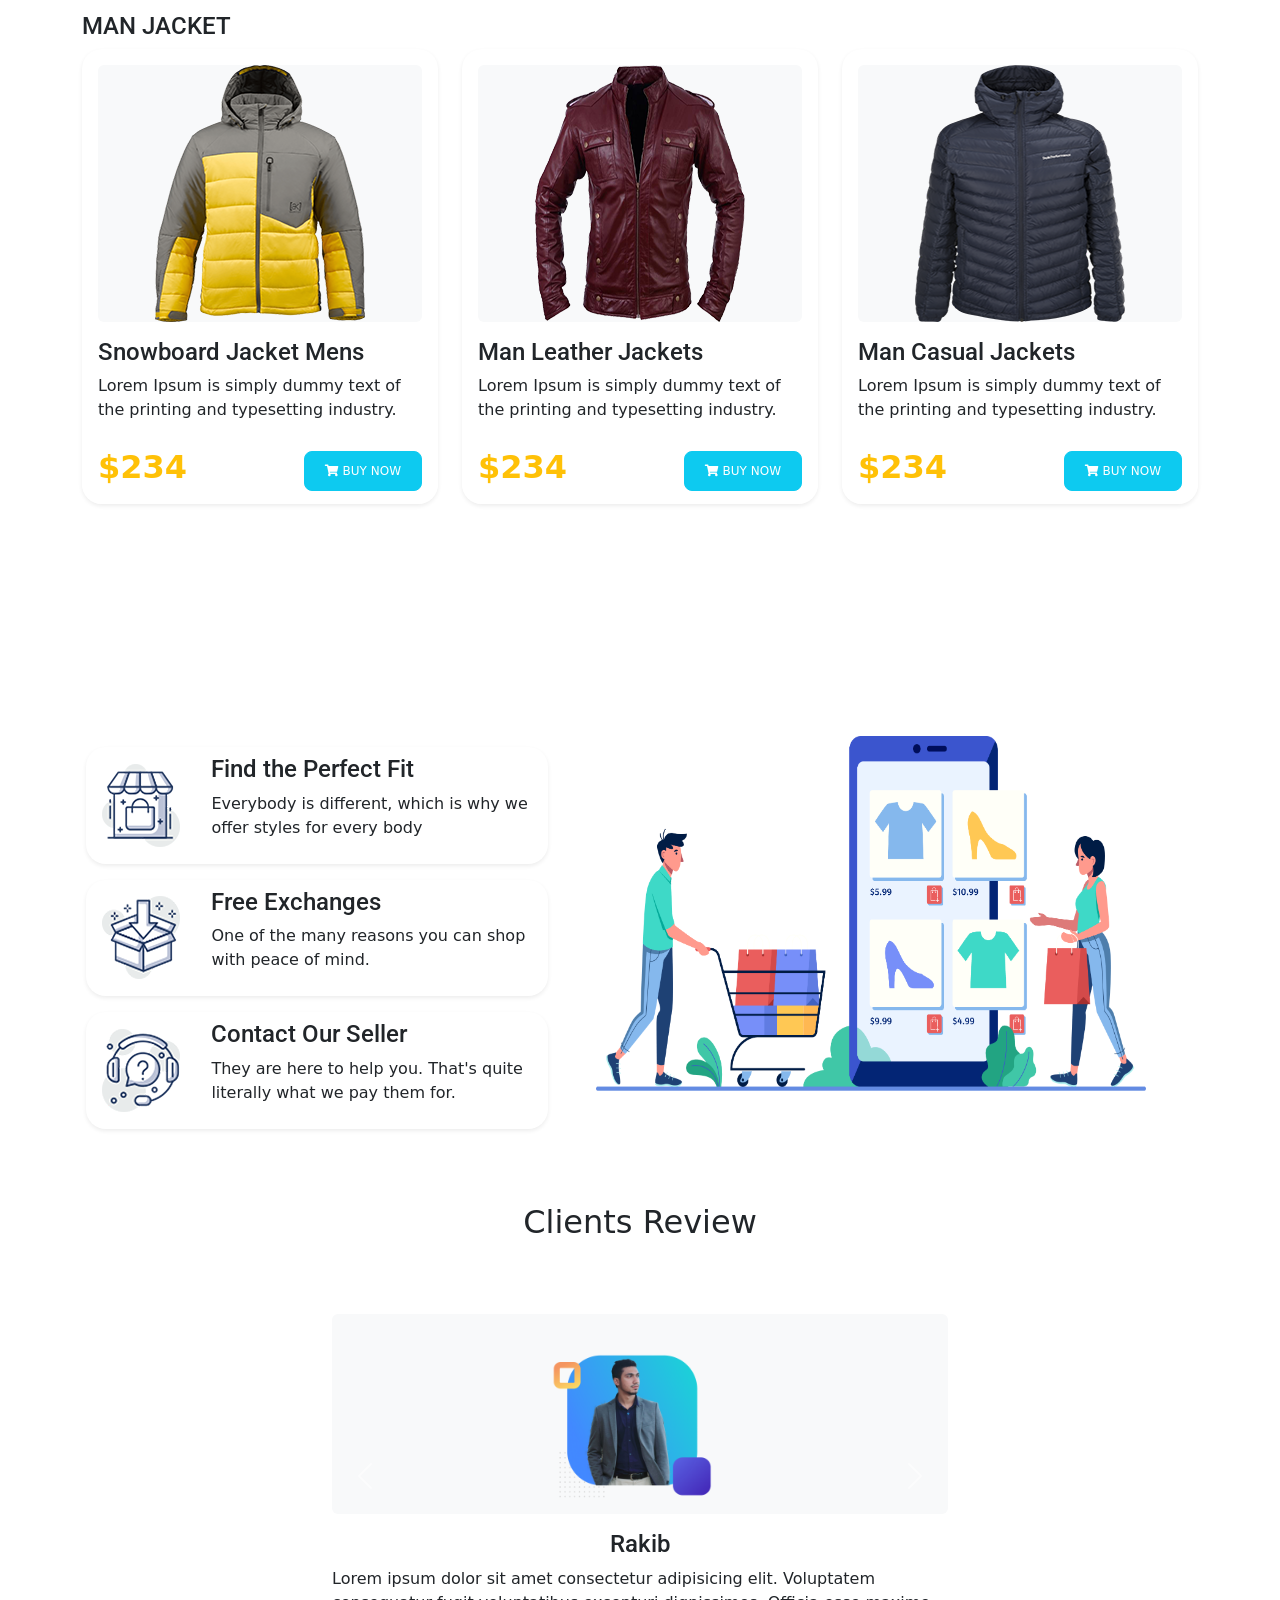
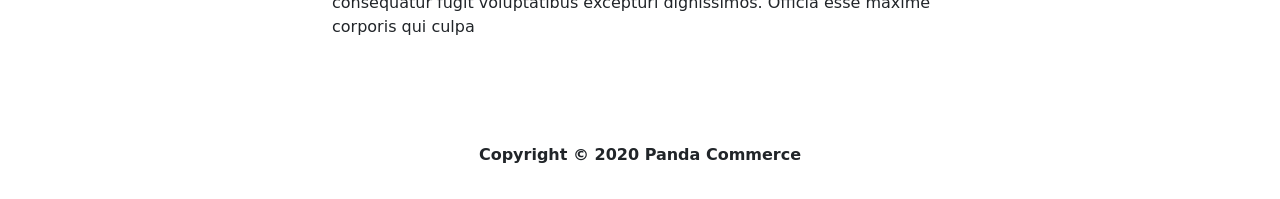
==== commit e86fa524: "added new" ====
--- a/index.html
+++ b/index.html
@@ -64,13 +64,13 @@
         <!--banner section start-->
         <section id="banner" class="p-4 my-5">
             <div class="row pt-3">
-                <div class="col-lg-5 col-md-6 col-sm-12 my-5 pt-sm-5">
+                <div class="col-lg-5 col-md-5 col-sm-12 my-5 pt-sm-5">
                     <h1 class=" banner-title"><span class="text-info">BE THE PENGUINS</span> <br /> OF WINTER</h1>
                     <P>Lorem Ipsum is simply dummy text of the printing and typesetting industry.</P>
                     <button class="btn btn-info text-white  button-text"><i class="fas fa-shopping-cart text-white"></i>
                         BUY NOW</button>
                 </div>
-                <div class="col-lg-7 col-md-6 col-sm-12 mt-5 pt-5">
+                <div class="col-lg-7 col-md-7 col-sm-12 mt-5 pt-5">
                     <img class="img-fluid" src="images/banner.png">
                 </div>
             </div>
@@ -289,7 +289,7 @@
                     <div class="carousel-inner">
                       <div class="carousel-item active">
                         <div class="col-12">
-                            <div class="card bg-white border-0 shadow-sm card-style h-100">
+                            <div class="card bg-white border-0 card-style h-100">
                                 <div class="card-body">
                                     <div class="card-img-top bg-light rounded d-flex justify-content-center">
                                         <img src="images/client-1.png">
